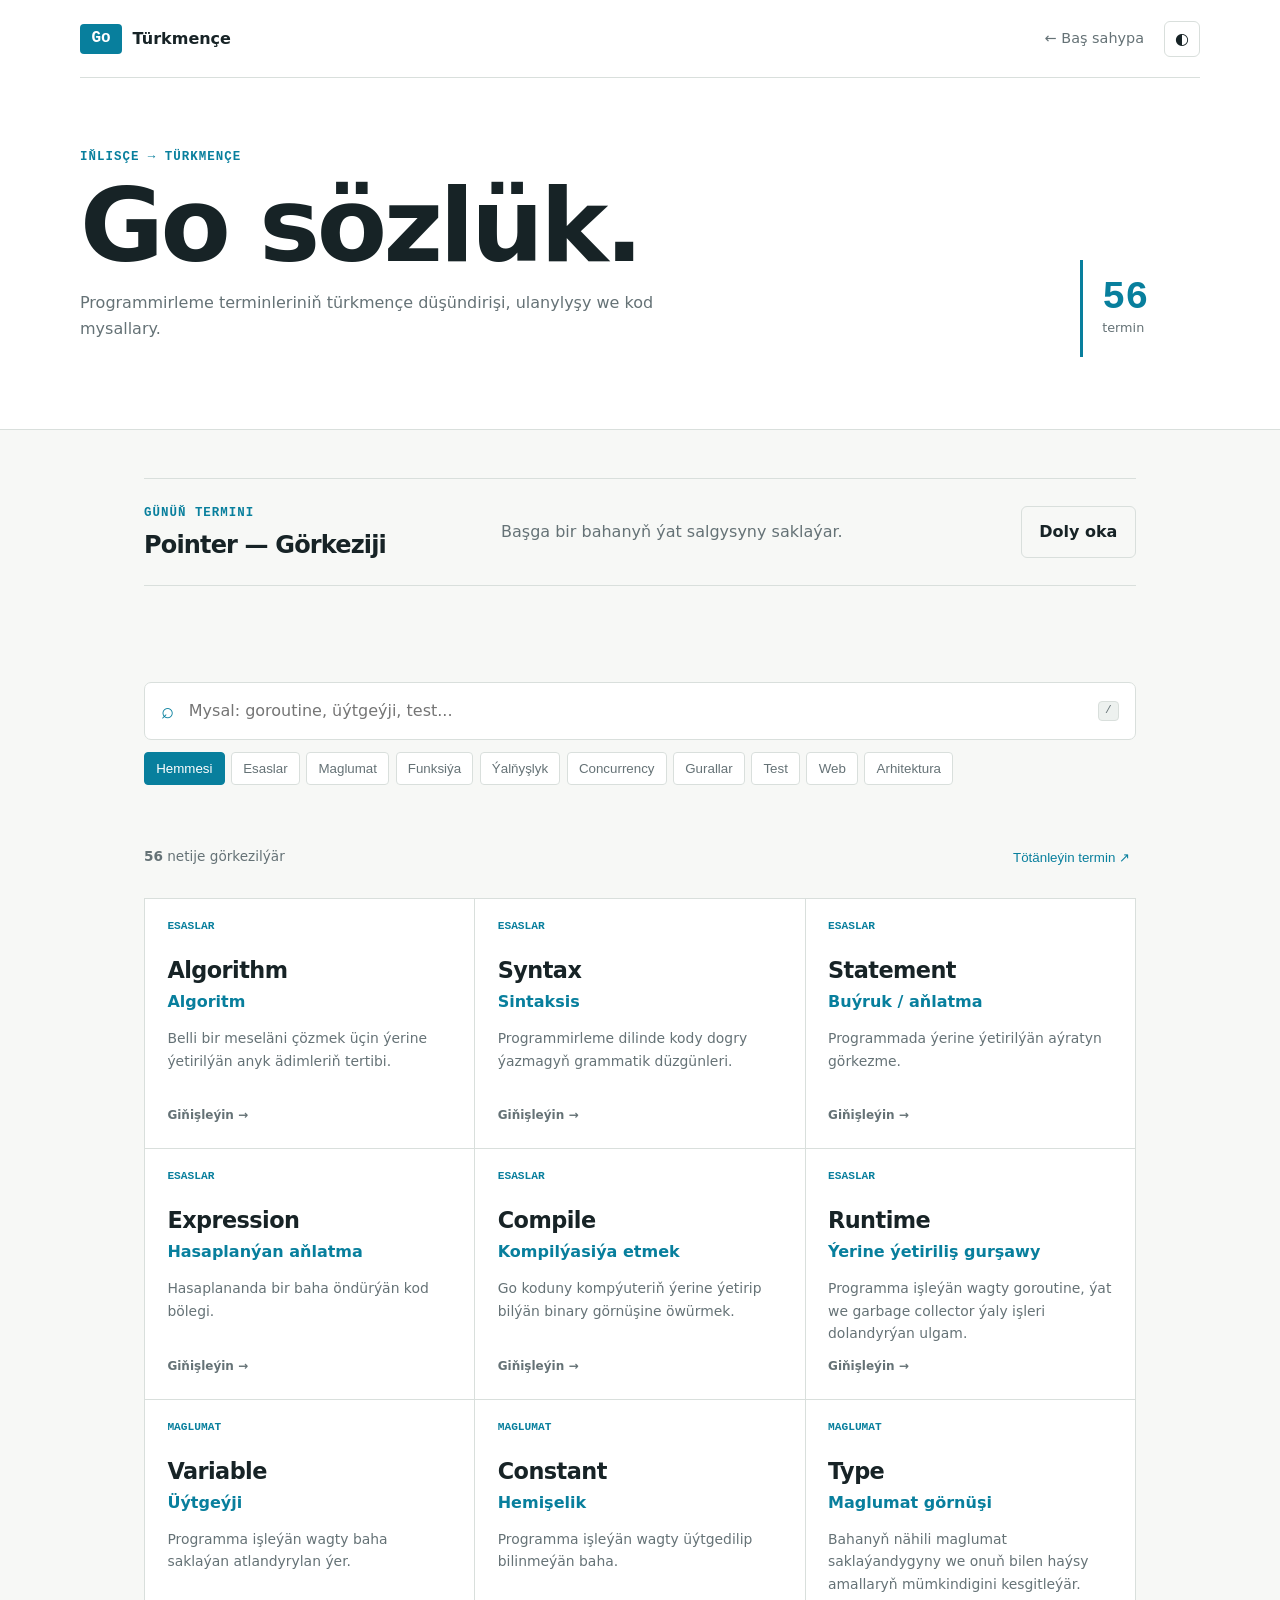
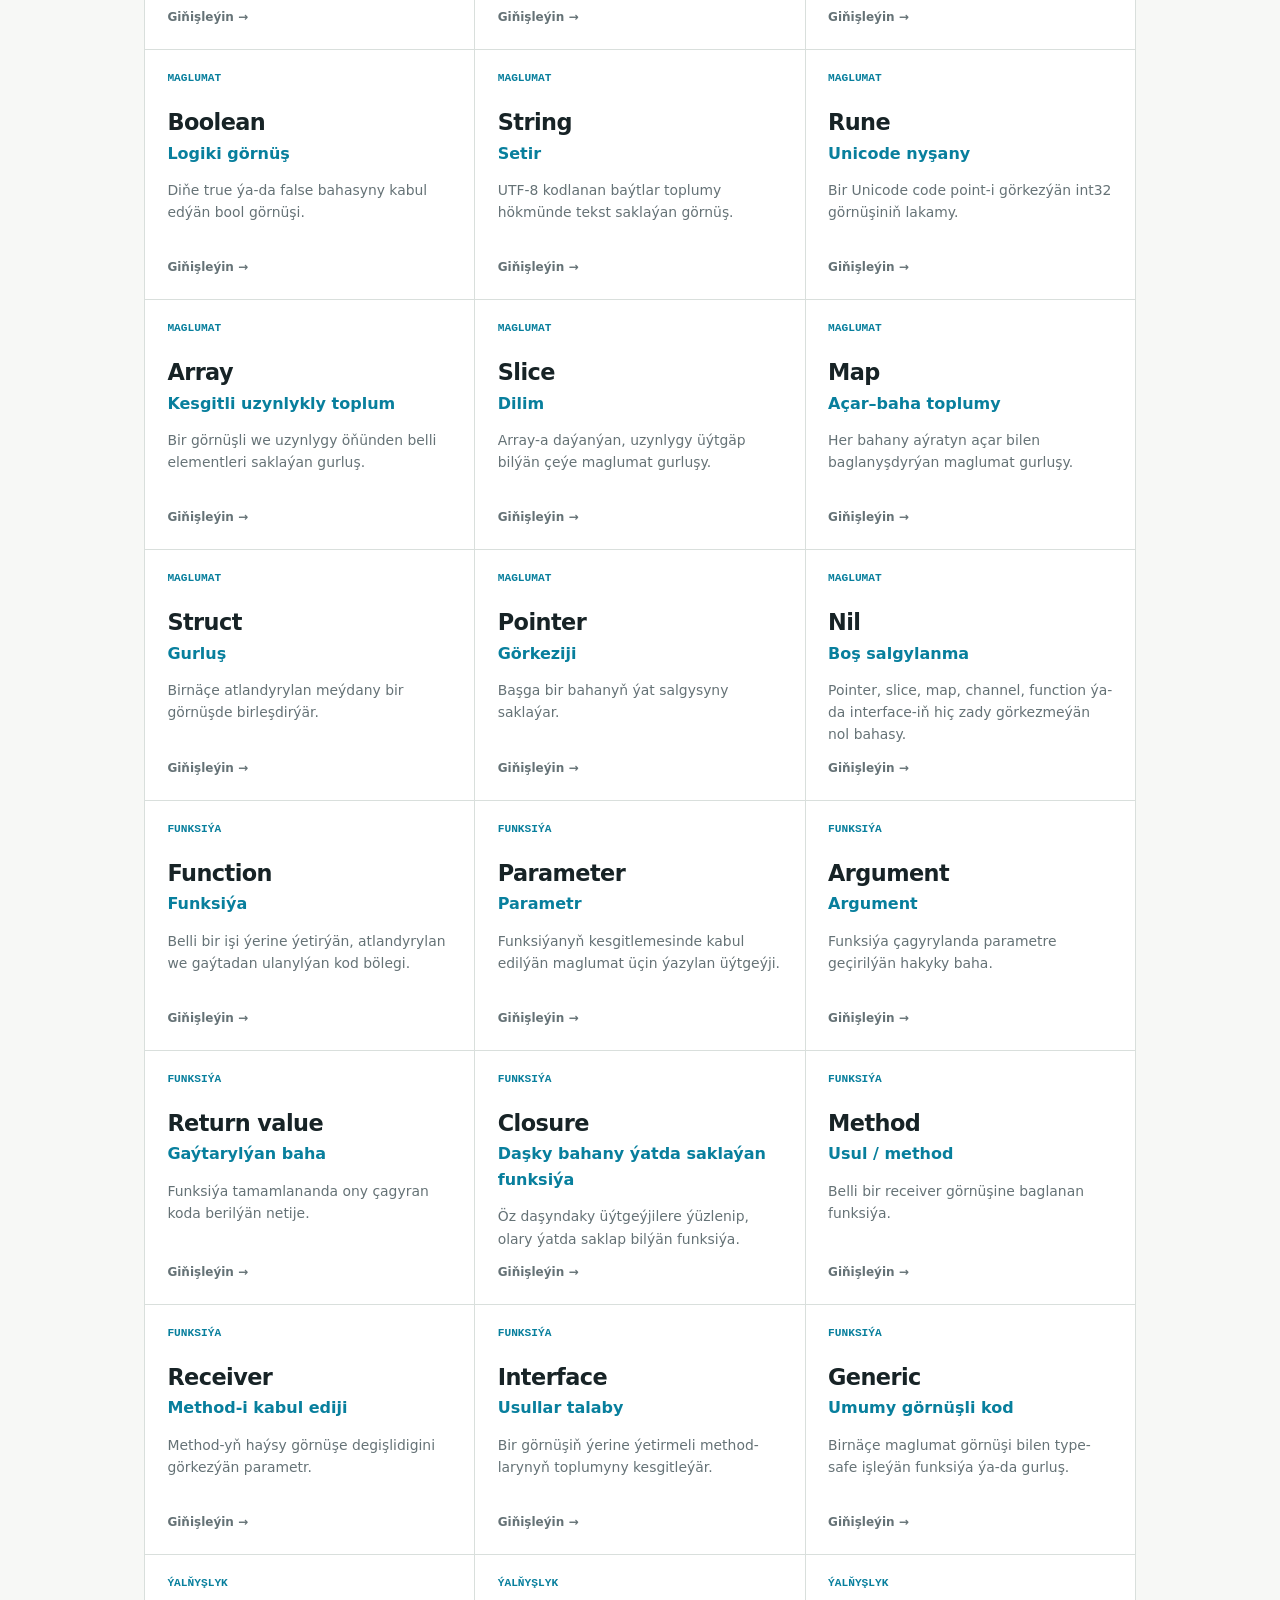
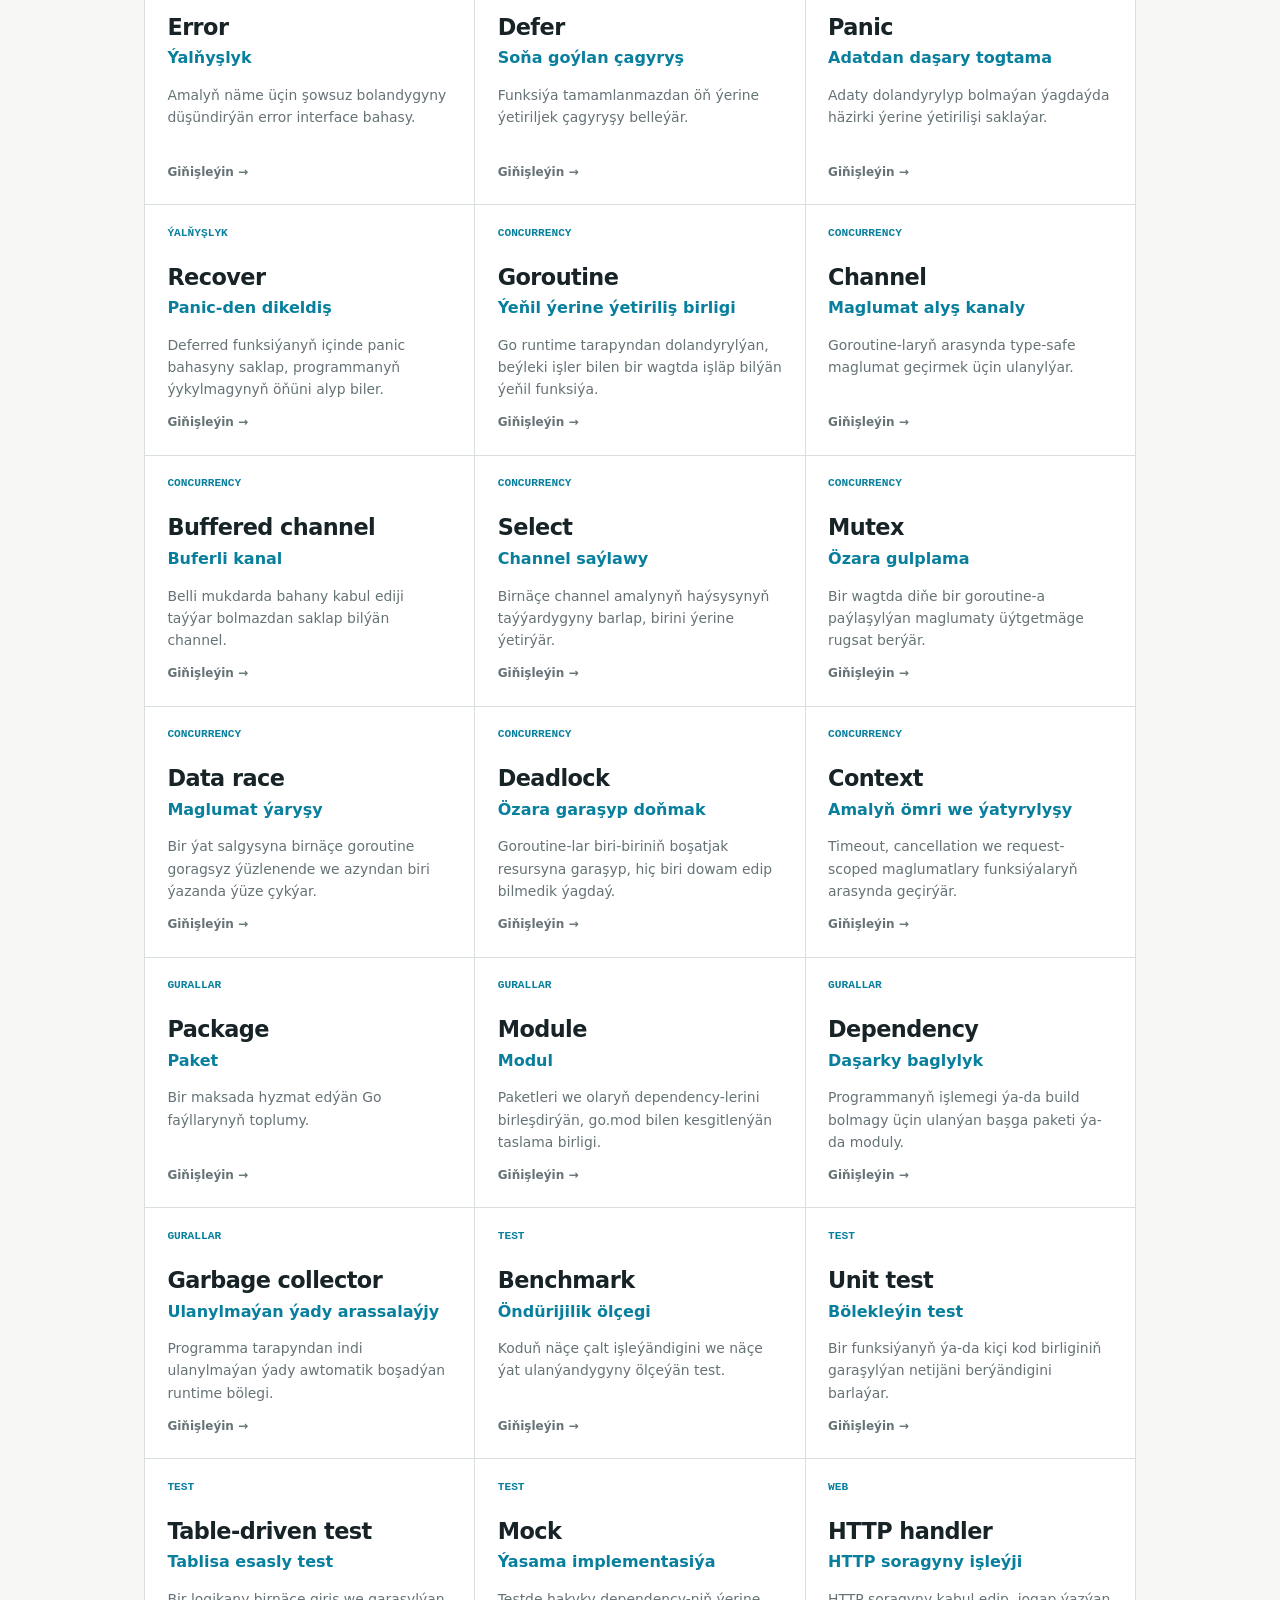
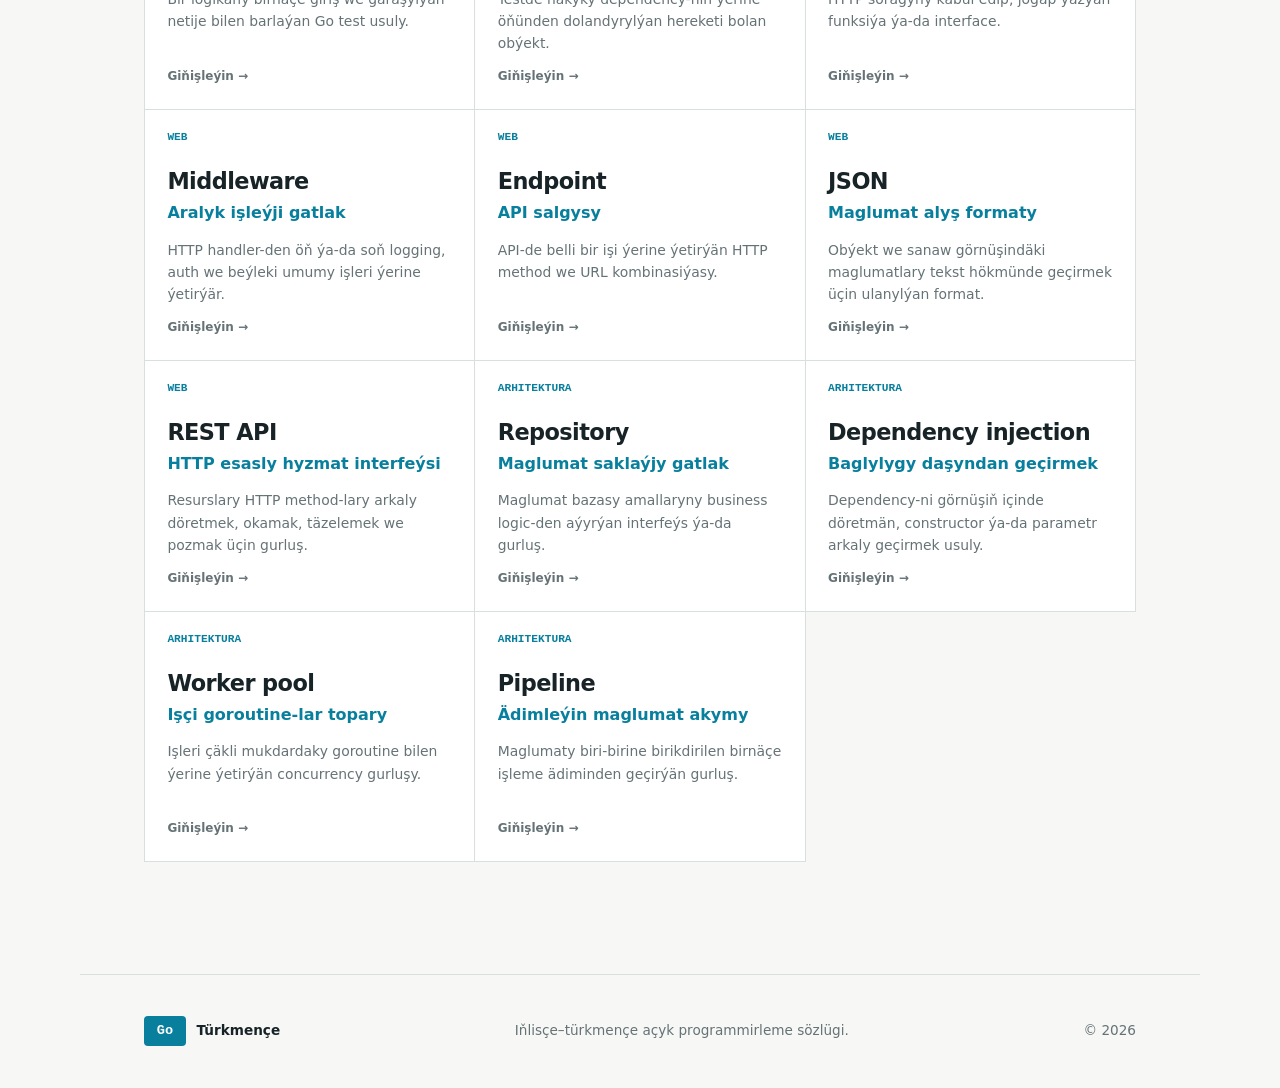
==== website/sozluk.html @ 20316192 "türkmençe Go okuw platformasyny giňelt" ====
<!doctype html>
<html lang="tk">
<head>
  <meta charset="utf-8">
  <meta name="viewport" content="width=device-width, initial-scale=1">
  <meta name="description" content="Iňlisçe–türkmençe Go we programmirleme terminleriniň sözlügi">
  <meta name="theme-color" content="#087f9d">
  <title>Go Sözlük — Iňlisçe–türkmençe</title>
  <link rel="stylesheet" href="style.css">
  <link rel="manifest" href="manifest.webmanifest">
  <link rel="icon" href="icon.svg" type="image/svg+xml">
</head>
<body>
  <header class="dictionary-header">
    <nav class="nav" aria-label="Esasy menýu">
      <a class="brand" href="index.html"><span class="brand-mark">Go</span><span>Türkmençe</span></a>
      <div class="nav-actions">
        <a class="nav-link" href="index.html">← Baş sahypa</a>
        <button id="theme-button" class="theme-button" type="button" aria-label="Gara temany aç">◐</button>
      </div>
    </nav>

    <div class="dictionary-hero">
      <div>
        <p class="eyebrow">Iňlisçe → türkmençe</p>
        <h1>Go sözlük.</h1>
        <p>Programmirleme terminleriniň türkmençe düşündirişi, ulanylyşy we kod mysallary.</p>
      </div>
      <div class="dictionary-total"><strong id="total-terms">0</strong><span>termin</span></div>
    </div>
  </header>

  <main class="dictionary-main">
    <section class="term-of-day" aria-labelledby="daily-term-title">
      <div><p class="eyebrow">Günüň termini</p><h2 id="daily-term-title"></h2></div>
      <p id="daily-term-description"></p>
      <button id="daily-term-button" class="outline-button" type="button">Doly oka</button>
    </section>

    <section class="dictionary-tools" aria-label="Sözlük gözlegi">
      <label class="dictionary-search">
        <span>⌕</span>
        <input id="term-search" type="search" placeholder="Mysal: goroutine, üýtgeýji, test..." autocomplete="off">
        <kbd>/</kbd>
      </label>
      <div id="category-filters" class="category-filters" aria-label="Kategoriýalar"></div>
    </section>

    <div class="dictionary-summary">
      <p><strong id="visible-count">0</strong> netije görkezilýär</p>
      <button id="random-term-button" type="button">Tötänleýin termin ↗</button>
    </div>

    <section id="term-grid" class="term-grid" aria-live="polite"></section>
    <p id="term-empty" class="term-empty hidden">Bu gözlege laýyk termin tapylmady.</p>
  </main>

  <dialog id="term-dialog" class="term-dialog">
    <button id="term-dialog-close" class="term-dialog-close" type="button" aria-label="Ýap">×</button>
    <p id="dialog-category" class="eyebrow"></p>
    <h2 id="dialog-english"></h2>
    <p id="dialog-turkmen" class="dialog-turkmen"></p>
    <p id="dialog-description"></p>
    <pre id="dialog-code" class="code-block hidden"><code></code></pre>
    <div class="dialog-actions">
      <button id="copy-term-link" class="outline-button" type="button">Terminiň linkini göçür</button>
      <span id="copy-status" role="status"></span>
    </div>
  </dialog>

  <footer>
    <a class="brand footer-brand" href="index.html"><span class="brand-mark">Go</span><span>Türkmençe</span></a>
    <p>Iňlisçe–türkmençe açyk programmirleme sözlügi.</p>
    <p>© <span id="current-year"></span></p>
  </footer>

  <script src="sozluk.js"></script>
</body>
</html>
---- website/style.css ----
:root {
  --ink: #172326; --muted: #657276; --paper: #f7f8f6; --card: #fff;
  --soft: #edf1ef; --line: #d9dfdc; --go: #087f9d; --go-light: #dff5fa;
  --correct: #18734b; --wrong: #ad3e3e;
}
[data-theme="dark"] {
  --ink: #e9efed; --muted: #9daaa7; --paper: #111819; --card: #182224;
  --soft: #202c2e; --line: #344144; --go: #65cbe4; --go-light: #18353b;
  --correct: #7ed5a8; --wrong: #ef9999;
}
* { box-sizing: border-box; }
::selection { color: #fff; background: var(--go); }
html { scroll-behavior: smooth; }
body { margin: 0; color: var(--ink); background: var(--paper); font-family: Inter, ui-sans-serif, system-ui, -apple-system, BlinkMacSystemFont, "Segoe UI", sans-serif; line-height: 1.6; text-rendering: optimizeLegibility; }
button, a { -webkit-tap-highlight-color: transparent; }
a { color: inherit; }
a:focus-visible, button:focus-visible, select:focus-visible, input:focus-visible { outline: 3px solid color-mix(in srgb, var(--go) 30%, transparent); outline-offset: 3px; }
.hero { color: var(--ink); background: var(--card); border-bottom: 1px solid var(--line); padding: 0 5vw 5rem; }
.nav { max-width: 1120px; height: 78px; margin: 0 auto; display: flex; align-items: center; justify-content: space-between; border-bottom: 1px solid var(--line); }
.brand { display: flex; gap: .65rem; align-items: center; color: var(--ink); text-decoration: none; font-weight: 700; }
.brand-mark { display: grid; place-items: center; width: 42px; height: 30px; color: #fff; background: var(--go); border-radius: 4px; font-family: ui-monospace, monospace; font-weight: 800; }
.nav-actions, .desktop-menu { display: flex; gap: 1.25rem; align-items: center; }
.desktop-menu a, .nav-link { color: var(--muted); text-decoration: none; font-size: .9rem; position: relative; }
.desktop-menu a:hover, .nav-link:hover { color: var(--ink); }
.desktop-menu a::after { content: ""; position: absolute; right: 0; bottom: -.35rem; left: 0; height: 1px; background: var(--go); transform: scaleX(0); transform-origin: left; transition: transform 160ms ease; }
.desktop-menu a:hover::after { transform: scaleX(1); }
.theme-button { width: 36px; height: 36px; color: var(--ink); background: transparent; border: 1px solid var(--line); border-radius: 6px; font: inherit; cursor: pointer; transition: background 150ms ease, border-color 150ms ease; }
.theme-button:hover { background: var(--soft); border-color: var(--go); }
.install-button { padding: .5rem .7rem; color: var(--go); background: transparent; border: 1px solid var(--go); border-radius: 5px; font: 700 .78rem/1 inherit; cursor: pointer; }
.install-button:hover { color: #fff; background: var(--go); }
.hero-layout { max-width: 1120px; margin: 5.5rem auto 0; display: grid; grid-template-columns: 1fr .85fr; gap: clamp(3rem, 8vw, 8rem); align-items: center; }
.hero-content { max-width: 650px; }
.eyebrow, .lesson-number { margin: 0 0 .8rem; color: var(--go); font: 700 .78rem/1.2 ui-monospace, monospace; letter-spacing: .08em; text-transform: uppercase; }
h1, h2, h3 { letter-spacing: -.035em; }
h1 { margin: 0; font-size: clamp(3.1rem, 7vw, 6.4rem); line-height: .94; }
.accent-text { color: var(--go); }
.hero-text { max-width: 580px; margin: 1.8rem 0; color: var(--muted); font-size: 1.08rem; }
.hero-actions, .result-actions { display: flex; flex-wrap: wrap; gap: .8rem; align-items: center; }
.primary-button, .outline-button { min-height: 44px; padding: .75rem 1.1rem; border-radius: 6px; font: inherit; font-weight: 700; cursor: pointer; transition: transform 150ms ease, filter 150ms ease, border-color 150ms ease; }
.primary-button { color: #fff; background: var(--go); border: 1px solid var(--go); }
.outline-button { color: var(--ink); background: transparent; border: 1px solid var(--line); }
.primary-button:hover:not(:disabled), .outline-button:hover { filter: brightness(.94); transform: translateY(-1px); }
.primary-button:disabled { cursor: not-allowed; opacity: .45; }
.secondary-link { color: var(--muted); font-size: .92rem; text-underline-offset: 4px; }
.hero-stats { margin-top: 3rem; display: flex; gap: 2.5rem; }
.hero-stats div { display: grid; }
.hero-stats strong { font: 700 1.35rem/1.1 ui-monospace, monospace; }
.hero-stats span { color: var(--muted); font-size: .78rem; }
.hero-visual { min-width: 0; }
.code-window { overflow: hidden; color: #d9e6e5; background: #142124; border: 1px solid #2d3c3f; border-radius: 9px; box-shadow: 14px 14px 0 var(--go-light), 0 24px 50px rgba(20, 33, 36, .12); }
.window-bar { height: 43px; padding: 0 .9rem; display: flex; gap: .4rem; align-items: center; background: #1b292c; border-bottom: 1px solid #334245; }
.window-bar span { width: 8px; height: 8px; background: #637276; border-radius: 50%; }
.window-bar small { margin-left: auto; color: #8c9a9d; font-family: ui-monospace, monospace; }
.code-window pre, .lesson-code, .code-block { font-family: ui-monospace, monospace; }
.code-window pre { margin: 0; padding: 2rem; overflow-x: auto; line-height: 1.8; }
.code-purple { color: #c99bec; } .code-green { color: #9ad49a; } .code-blue { color: #6ac7df; }
.code-result { padding: .8rem 1rem; color: #9dacaf; background: #0e191b; border-top: 1px solid #334245; font: .82rem/1.6 ui-monospace, monospace; }
.code-result span { color: #6ac7df; } .code-result strong { color: #c8e8d5; font-weight: 400; }
main { max-width: 1120px; margin: 0 auto; padding: 0 5vw; }
.lessons-section, .playground-section, .profile-section, .intro, .roadmap-section, .quiz-section, .result-section { padding: 6rem 0; }
.section-heading { margin-bottom: 2.5rem; display: grid; grid-template-columns: 1.35fr .65fr; gap: 3rem; align-items: end; }
h2 { margin: 0; font-size: clamp(2rem, 4.5vw, 3.5rem); line-height: 1.05; }
.section-heading > p { margin: 0; color: var(--muted); }
.lesson-tabs { margin-bottom: 1rem; display: flex; gap: .4rem; overflow-x: auto; }
.lesson-tab { flex: 0 0 auto; padding: .65rem .9rem; color: var(--muted); background: transparent; border: 1px solid var(--line); border-radius: 5px; font: 700 .85rem/1 inherit; cursor: pointer; transition: color 150ms ease, background 150ms ease, border-color 150ms ease; }
.lesson-tab:hover, .lesson-tab.active { color: #fff; background: var(--go); border-color: var(--go); }
.lesson-view { display: grid; grid-template-columns: .9fr 1.1fr; overflow: hidden; background: var(--card); border: 1px solid var(--line); border-radius: 9px; box-shadow: 0 16px 45px rgba(23, 35, 38, .05); }
.lesson-copy { padding: clamp(2rem, 5vw, 3.5rem); align-self: center; }
.lesson-copy h3 { margin: 1rem 0 .5rem; font-size: clamp(2rem, 4vw, 3rem); }
.lesson-copy > p { color: var(--muted); }
.lesson-note { margin-top: 1.5rem; padding: .9rem 1rem; background: var(--soft); border-left: 3px solid var(--go); font-size: .88rem; }
.lesson-note strong { display: block; }
.lesson-code { min-height: 330px; margin: 0; padding: clamp(2rem, 5vw, 3.5rem); display: flex; align-items: center; overflow-x: auto; color: #d3e6e4; background: #142124; line-height: 1.8; }
.lesson-footer { min-height: 54px; display: flex; gap: 1rem; align-items: center; justify-content: flex-end; }
.lesson-complete-status { color: var(--correct); font-size: .82rem; font-weight: 700; }
.mini-test { padding: clamp(1.4rem, 4vw, 2rem); background: var(--card); border: 1px solid var(--line); border-radius: 7px; }
.mini-test h3 { margin: 0; font-size: 1.25rem; }
.mini-test-answers { margin-top: 1.2rem; display: grid; grid-template-columns: repeat(2, 1fr); gap: .6rem; }
.mini-answer { padding: .75rem .85rem; color: var(--ink); background: transparent; border: 1px solid var(--line); border-radius: 5px; font: inherit; text-align: left; cursor: pointer; }
.mini-answer:hover:not(:disabled) { border-color: var(--go); }
.mini-answer.correct { color: var(--correct); border-color: var(--correct); background: color-mix(in srgb, var(--correct) 8%, transparent); }
.mini-answer.wrong { color: var(--wrong); border-color: var(--wrong); background: color-mix(in srgb, var(--wrong) 8%, transparent); }
.daily-tip { padding: 1.4rem 0; display: grid; grid-template-columns: auto 1fr auto; gap: 1.3rem; align-items: center; border-top: 1px solid var(--line); border-bottom: 1px solid var(--line); }
.tip-symbol { color: var(--go); font: 700 1.2rem/1 ui-monospace, monospace; }
.daily-tip h2 { margin: 0 0 .2rem; font-size: 1.3rem; }
.daily-tip p:last-child { margin: 0; color: var(--muted); font-size: .9rem; }
.editor-shell { overflow: hidden; background: #142124; border: 1px solid #2d3c3f; border-radius: 9px; box-shadow: 0 18px 45px rgba(20, 33, 36, .1); }
.editor-toolbar { min-height: 46px; padding: 0 1rem; display: flex; align-items: center; justify-content: space-between; color: #9dacaf; background: #1b292c; border-bottom: 1px solid #334245; font: .78rem/1 ui-monospace, monospace; }
.editor-toolbar select { padding: .4rem .6rem; color: #d9e6e5; background: #142124; border: 1px solid #3c4c4f; border-radius: 4px; }
.code-editor { width: 100%; min-height: 360px; padding: 1.5rem; resize: vertical; color: #d9e6e5; caret-color: #65cbe4; background: #142124; border: 0; outline: 0; font: .92rem/1.7 ui-monospace, monospace; tab-size: 4; }
.editor-actions { padding: .8rem 1rem; display: flex; gap: 1rem; align-items: center; justify-content: space-between; background: #1b292c; border-top: 1px solid #334245; }
.editor-actions > div { display: flex; gap: .55rem; }
.editor-actions .outline-button { color: #d9e6e5; border-color: #526164; }
#editor-status { color: #9dacaf; font: .75rem/1.3 ui-monospace, monospace; }
.code-output { min-height: 90px; max-height: 260px; margin: 0; padding: 1rem 1.5rem; overflow: auto; color: #b9d8c5; background: #0e191b; border-top: 1px solid #334245; white-space: pre-wrap; font: .85rem/1.6 ui-monospace, monospace; }
.profile-grid { display: grid; grid-template-columns: repeat(4, 1fr); border-top: 1px solid var(--line); border-left: 1px solid var(--line); }
.profile-grid article { min-height: 130px; padding: 1.25rem; display: flex; flex-direction: column; justify-content: space-between; background: var(--card); border-right: 1px solid var(--line); border-bottom: 1px solid var(--line); }
.profile-grid span { color: var(--muted); font-size: .8rem; }
.profile-grid strong { color: var(--go); font: 700 1.5rem/1.2 ui-monospace, monospace; }
.profile-progress { margin-top: 2rem; }
.profile-progress > div:first-child { display: flex; justify-content: space-between; font-size: .85rem; }
.profile-progress .progress-track { margin: .6rem 0 1rem; }
.profile-lesson-list { display: flex; flex-wrap: wrap; gap: .5rem; }
.profile-lesson { padding: .45rem .7rem; color: var(--muted); border: 1px solid var(--line); border-radius: 999px; font-size: .78rem; }
.profile-lesson.done { color: var(--correct); border-color: var(--correct); }
.feature-grid, .roadmap-list { border-top: 1px solid var(--line); }
.feature-card { padding: 1.5rem .75rem; display: grid; grid-template-columns: 50px 1fr 1.5fr; gap: 1rem; align-items: baseline; border-bottom: 1px solid var(--line); transition: background 150ms ease, padding-left 150ms ease; }
.feature-card:hover { padding-left: 1rem; background: var(--soft); }
.feature-number { color: var(--go); font: 700 .8rem/1 ui-monospace, monospace; }
.feature-card h3, .feature-card p { margin: 0; } .feature-card p { color: var(--muted); }
.quiz-settings { margin-top: 2rem; padding: 1.25rem; display: grid; grid-template-columns: 1.4fr 1fr 1.2fr .8fr; gap: 1.25rem; align-items: center; background: var(--card); border: 1px solid var(--line); border-radius: 7px; }
.quiz-settings h3 { margin: 0; font-size: 1.15rem; }
.quiz-settings .eyebrow { margin-bottom: .35rem; }
.quiz-settings label { display: grid; gap: .35rem; color: var(--muted); font-size: .78rem; font-weight: 700; }
.quiz-settings select { min-height: 40px; padding: 0 .65rem; color: var(--ink); background: var(--paper); border: 1px solid var(--line); border-radius: 4px; font: inherit; }
.quiz-settings .check-label { display: flex; grid-auto-flow: column; justify-content: start; align-items: center; gap: .55rem; color: var(--ink); font-size: .88rem; }
.check-label input { width: 17px; height: 17px; accent-color: var(--go); }
.best-score { display: grid; padding-left: 1.2rem; border-left: 1px solid var(--line); }
.best-score span { color: var(--muted); font-size: .75rem; }
.best-score strong { color: var(--go); font: 700 1.2rem/1.4 ui-monospace, monospace; }
.roadmap-item { padding: 1.25rem .75rem; display: grid; grid-template-columns: 44px 1fr auto; gap: 1.2rem; align-items: center; border-bottom: 1px solid var(--line); transition: background 150ms ease, padding-left 150ms ease; }
.roadmap-item:hover { padding-left: 1rem; background: var(--soft); }
.roadmap-item > span { color: var(--go); font: 700 1rem/1 ui-monospace, monospace; }
.roadmap-item h3, .roadmap-item p { margin: 0; } .roadmap-item p { color: var(--muted); font-size: .9rem; }
.roadmap-item small { color: var(--muted); font-family: ui-monospace, monospace; }
.quiz-section { max-width: 820px; margin: 0 auto; }
.quiz-topline { display: flex; justify-content: space-between; align-items: end; gap: 2rem; }
.quiz-meta { display: flex; gap: 1rem; align-items: center; }
.timer { margin: 0; color: var(--muted); font: .85rem/1 ui-monospace, monospace; }
.counter { font-family: ui-monospace, monospace; }
.progress-track { height: 4px; margin: 1.5rem 0 2rem; background: var(--line); }
.progress-bar { width: 5%; height: 100%; background: var(--go); transition: width 200ms ease; }
.question-card, .result-card, .review-item { background: var(--card); border: 1px solid var(--line); border-radius: 7px; }
.question-card { padding: clamp(1.5rem, 5vw, 3rem); }
.question-card h3 { margin: 0 0 2rem; font-size: clamp(1.3rem, 3vw, 1.7rem); line-height: 1.35; }
.code-block { margin: 0 0 1.5rem; padding: 1.2rem; overflow-x: auto; color: #d3e6e4; background: #142124; border-radius: 4px; }
.answers { display: grid; gap: .6rem; }
.answer-button { width: 100%; padding: .9rem 1rem; display: flex; gap: .85rem; align-items: center; color: var(--ink); background: transparent; border: 1px solid var(--line); border-radius: 6px; font: inherit; text-align: left; cursor: pointer; transition: border-color 150ms ease, background 150ms ease, transform 150ms ease; }
.answer-button:hover:not(:disabled) { border-color: var(--go); background: var(--go-light); transform: translateX(3px); }
.answer-letter { color: var(--muted); font: 700 .8rem/1 ui-monospace, monospace; }
.answer-button.correct { color: var(--correct); background: color-mix(in srgb, var(--correct) 8%, transparent); border-color: var(--correct); }
.answer-button.wrong { color: var(--wrong); background: color-mix(in srgb, var(--wrong) 8%, transparent); border-color: var(--wrong); }
.feedback { margin: 1rem 0 0; padding: .9rem; color: var(--muted); background: var(--soft); border-left: 3px solid var(--go); }
.quiz-actions { margin-top: 1.3rem; display: flex; justify-content: space-between; align-items: center; gap: 1rem; }
.keyboard-hint { color: var(--muted); font: .72rem/1.3 ui-monospace, monospace; }
.result-card { max-width: 720px; margin: 0 auto; padding: clamp(2rem, 6vw, 4rem); text-align: center; }
.score-ring { width: 140px; height: 140px; margin: 0 auto 2rem; display: grid; place-items: center; background: conic-gradient(var(--go) 0%, var(--line) 0%); border-radius: 50%; position: relative; }
.score-ring::before { content: ""; position: absolute; width: 112px; height: 112px; background: var(--card); border-radius: 50%; }
.score-ring strong { position: relative; font-size: 1.7rem; }
.score-text { font-weight: 700; } .result-message { color: var(--muted); }
.achievement { width: fit-content; margin: 1.4rem auto 0; padding: .75rem 1rem; display: flex; gap: .8rem; align-items: center; color: var(--ink); background: var(--go-light); border: 1px solid color-mix(in srgb, var(--go) 35%, var(--line)); border-radius: 6px; text-align: left; }
.achievement > span { display: grid; place-items: center; width: 38px; height: 38px; color: #fff; background: var(--go); border-radius: 50%; font: 800 .7rem/1 ui-monospace, monospace; }
.achievement div { display: grid; }
.achievement small { color: var(--muted); font-size: .68rem; text-transform: uppercase; letter-spacing: .06em; }
.achievement strong { font-size: .95rem; }
.result-actions { margin-top: 1.5rem; justify-content: center; } .share-status { color: var(--correct); font-size: .9rem; }
.review { max-width: 820px; margin: 1rem auto 0; display: grid; gap: .7rem; }
.review-item { padding: 1.2rem; } .review-item h3 { margin: 0 0 .5rem; font-size: 1rem; }
.review-item p { margin: .25rem 0; color: var(--muted); } .review-status { font-weight: 700; }
.correct-review .review-status { color: var(--correct); } .wrong-review .review-status { color: var(--wrong); }
footer { max-width: 1120px; margin: 2rem auto 0; padding: 2rem 5vw; display: flex; gap: 1rem; align-items: center; justify-content: space-between; color: var(--muted); border-top: 1px solid var(--line); font-size: .85rem; }
.footer-brand { color: var(--ink); } .hidden { display: none !important; }
.command-button { position: fixed; right: 1.25rem; bottom: 1.25rem; z-index: 20; padding: .55rem .65rem .55rem .8rem; display: flex; gap: .7rem; align-items: center; color: var(--ink); background: var(--card); border: 1px solid var(--line); border-radius: 7px; box-shadow: 0 10px 30px rgba(20, 33, 36, .12); font: 700 .78rem/1 inherit; cursor: pointer; }
.command-button:hover { border-color: var(--go); }
kbd { padding: .22rem .4rem; color: var(--muted); background: var(--soft); border: 1px solid var(--line); border-radius: 4px; font: .7rem/1 ui-monospace, monospace; }
.command-dialog { width: min(92vw, 610px); max-height: min(75vh, 620px); padding: 0; color: var(--ink); background: var(--card); border: 1px solid var(--line); border-radius: 9px; box-shadow: 0 30px 90px rgba(10, 24, 27, .28); }
.command-dialog::backdrop { background: rgba(10, 20, 22, .52); backdrop-filter: blur(3px); }
.command-head { padding: .8rem 1rem; display: grid; grid-template-columns: auto 1fr auto; gap: .7rem; align-items: center; border-bottom: 1px solid var(--line); }
.command-head > span { color: var(--go); font-size: 1.3rem; }
.command-head input { min-width: 0; padding: .4rem 0; color: var(--ink); background: transparent; border: 0; outline: 0; font: inherit; }
.command-head button { padding: .3rem .45rem; color: var(--muted); background: var(--soft); border: 0; border-radius: 4px; font: .7rem/1 ui-monospace, monospace; cursor: pointer; }
.command-results { padding: .55rem; display: grid; gap: .2rem; overflow-y: auto; }
.command-results > button { width: 100%; padding: .75rem .8rem; display: flex; justify-content: space-between; gap: 1rem; color: var(--ink); background: transparent; border: 0; border-radius: 5px; font: inherit; text-align: left; cursor: pointer; }
.command-results > button:hover, .command-results > button:focus-visible { background: var(--soft); outline: 0; }
.command-results small { color: var(--muted); }
.command-empty { margin: 0; padding: 1.4rem; color: var(--muted); text-align: center; }
.dictionary-header { padding: 0 5vw 4.5rem; background: var(--card); border-bottom: 1px solid var(--line); }
.dictionary-hero { max-width: 1120px; margin: 4.5rem auto 0; display: flex; gap: 3rem; align-items: end; justify-content: space-between; }
.dictionary-hero h1 { font-size: clamp(3.5rem, 8vw, 7rem); }
.dictionary-hero p:last-child { max-width: 620px; color: var(--muted); }
.dictionary-total { display: grid; min-width: 120px; padding: 1.2rem; border-left: 3px solid var(--go); }
.dictionary-total strong { color: var(--go); font: 700 2.4rem/1 ui-monospace, monospace; }
.dictionary-total span { color: var(--muted); font-size: .8rem; }
.dictionary-main { padding-bottom: 5rem; }
.term-of-day { margin: 3rem 0 5rem; padding: 1.5rem 0; display: grid; grid-template-columns: 1fr 1.5fr auto; gap: 2rem; align-items: center; border-top: 1px solid var(--line); border-bottom: 1px solid var(--line); }
.term-of-day h2 { font-size: 1.5rem; }
.term-of-day > p { color: var(--muted); }
.dictionary-tools { position: sticky; top: 0; z-index: 10; padding: 1rem 0; background: color-mix(in srgb, var(--paper) 94%, transparent); backdrop-filter: blur(10px); }
.dictionary-search { min-height: 58px; padding: 0 1rem; display: grid; grid-template-columns: auto 1fr auto; gap: .8rem; align-items: center; background: var(--card); border: 1px solid var(--line); border-radius: 7px; }
.dictionary-search > span { color: var(--go); font-size: 1.4rem; }
.dictionary-search input { min-width: 0; color: var(--ink); background: transparent; border: 0; outline: 0; font: inherit; font-size: 1rem; }
.category-filters { margin-top: .75rem; display: flex; gap: .4rem; overflow-x: auto; }
.category-filters button { flex: 0 0 auto; padding: .5rem .7rem; color: var(--muted); background: var(--card); border: 1px solid var(--line); border-radius: 4px; font: 700 .75rem/1 inherit; cursor: pointer; }
.category-filters button.active, .category-filters button:hover { color: #fff; background: var(--go); border-color: var(--go); }
.dictionary-summary { margin: 2rem 0 1rem; display: flex; justify-content: space-between; align-items: center; color: var(--muted); font-size: .85rem; }
.dictionary-summary button { color: var(--go); background: transparent; border: 0; font: 700 .82rem/1 inherit; cursor: pointer; }
.term-grid { display: grid; grid-template-columns: repeat(3, 1fr); border-top: 1px solid var(--line); border-left: 1px solid var(--line); }
.term-card { min-height: 250px; padding: 1.4rem; display: flex; flex-direction: column; align-items: flex-start; color: var(--ink); background: var(--card); border: 0; border-right: 1px solid var(--line); border-bottom: 1px solid var(--line); font: inherit; text-align: left; cursor: pointer; transition: background 150ms ease; }
.term-card:hover { background: var(--soft); }
.term-card small { color: var(--go); font: 700 .7rem/1 ui-monospace, monospace; text-transform: uppercase; }
.term-card strong { margin-top: 1.3rem; font-size: 1.4rem; letter-spacing: -.025em; }
.term-card > span { color: var(--go); font-weight: 700; }
.term-card p { margin: .8rem 0; color: var(--muted); font-size: .87rem; }
.term-card b { margin-top: auto; color: var(--muted); font-size: .75rem; }
.term-empty { padding: 4rem 0; color: var(--muted); text-align: center; }
.term-dialog { width: min(92vw, 650px); padding: clamp(1.5rem, 5vw, 3rem); color: var(--ink); background: var(--card); border: 1px solid var(--line); border-radius: 9px; box-shadow: 0 30px 90px rgba(10, 24, 27, .3); }
.term-dialog::backdrop { background: rgba(10, 20, 22, .55); backdrop-filter: blur(3px); }
.term-dialog-close { position: absolute; top: 1rem; right: 1rem; width: 34px; height: 34px; color: var(--muted); background: var(--soft); border: 0; border-radius: 4px; font-size: 1.3rem; cursor: pointer; }
.term-dialog h2 { margin-bottom: .25rem; font-size: clamp(2rem, 6vw, 3.5rem); }
.dialog-turkmen { margin: 0 0 1.3rem; color: var(--go); font-size: 1.15rem; font-weight: 700; }
.dialog-actions { display: flex; gap: 1rem; align-items: center; }
.dialog-actions span { color: var(--correct); font-size: .8rem; }
@media (max-width: 760px) {
  .desktop-menu { display: none; } .hero-layout { grid-template-columns: 1fr; margin-top: 4rem; }
  .hero-visual { max-width: 580px; } .section-heading { grid-template-columns: 1fr; gap: 1rem; }
  .lesson-view { grid-template-columns: 1fr; } .lesson-code { min-height: 220px; }
  .mini-test-answers { grid-template-columns: 1fr; } .profile-grid { grid-template-columns: repeat(2, 1fr); }
  .editor-actions { align-items: flex-start; flex-direction: column; } .code-editor { min-height: 300px; }
  .daily-tip { grid-template-columns: auto 1fr; } .daily-tip .outline-button { grid-column: 1 / -1; }
  .feature-card { grid-template-columns: 40px 1fr; } .feature-card p { grid-column: 2; }
  .term-of-day { grid-template-columns: 1fr; gap: .6rem; } .term-of-day .outline-button { width: fit-content; }
  .term-grid { grid-template-columns: repeat(2, 1fr); }
  .quiz-settings { grid-template-columns: 1fr 1fr; }
  .best-score { padding-left: 0; border-left: 0; }
}
@media (max-width: 480px) {
  .hero { padding-bottom: 4rem; } .nav { height: 68px; } .nav-link, .install-button { display: none !important; }
  h1 { font-size: clamp(3rem, 15vw, 4.2rem); } .hero-stats { justify-content: space-between; gap: 1rem; }
  .lessons-section, .playground-section, .profile-section, .intro, .roadmap-section, .quiz-section, .result-section { padding: 4rem 0; }
  .roadmap-item { grid-template-columns: 30px 1fr; } .roadmap-item small { grid-column: 2; }
  .quiz-settings { grid-template-columns: 1fr; } .quiz-settings .check-label { padding: .4rem 0; }
  footer { flex-direction: column; align-items: flex-start; }
  .dictionary-hero { align-items: flex-start; flex-direction: column; } .dictionary-total { padding-left: 1rem; }
  .term-grid { grid-template-columns: 1fr; } .term-card { min-height: 220px; }
  .profile-grid { grid-template-columns: 1fr; } .editor-actions > div { width: 100%; flex-direction: column; } .editor-actions button { width: 100%; }
  .keyboard-hint { display: none; } .command-button span { display: none; }
}
@media (prefers-reduced-motion: reduce) { html { scroll-behavior: auto; } * { transition: none !important; } }
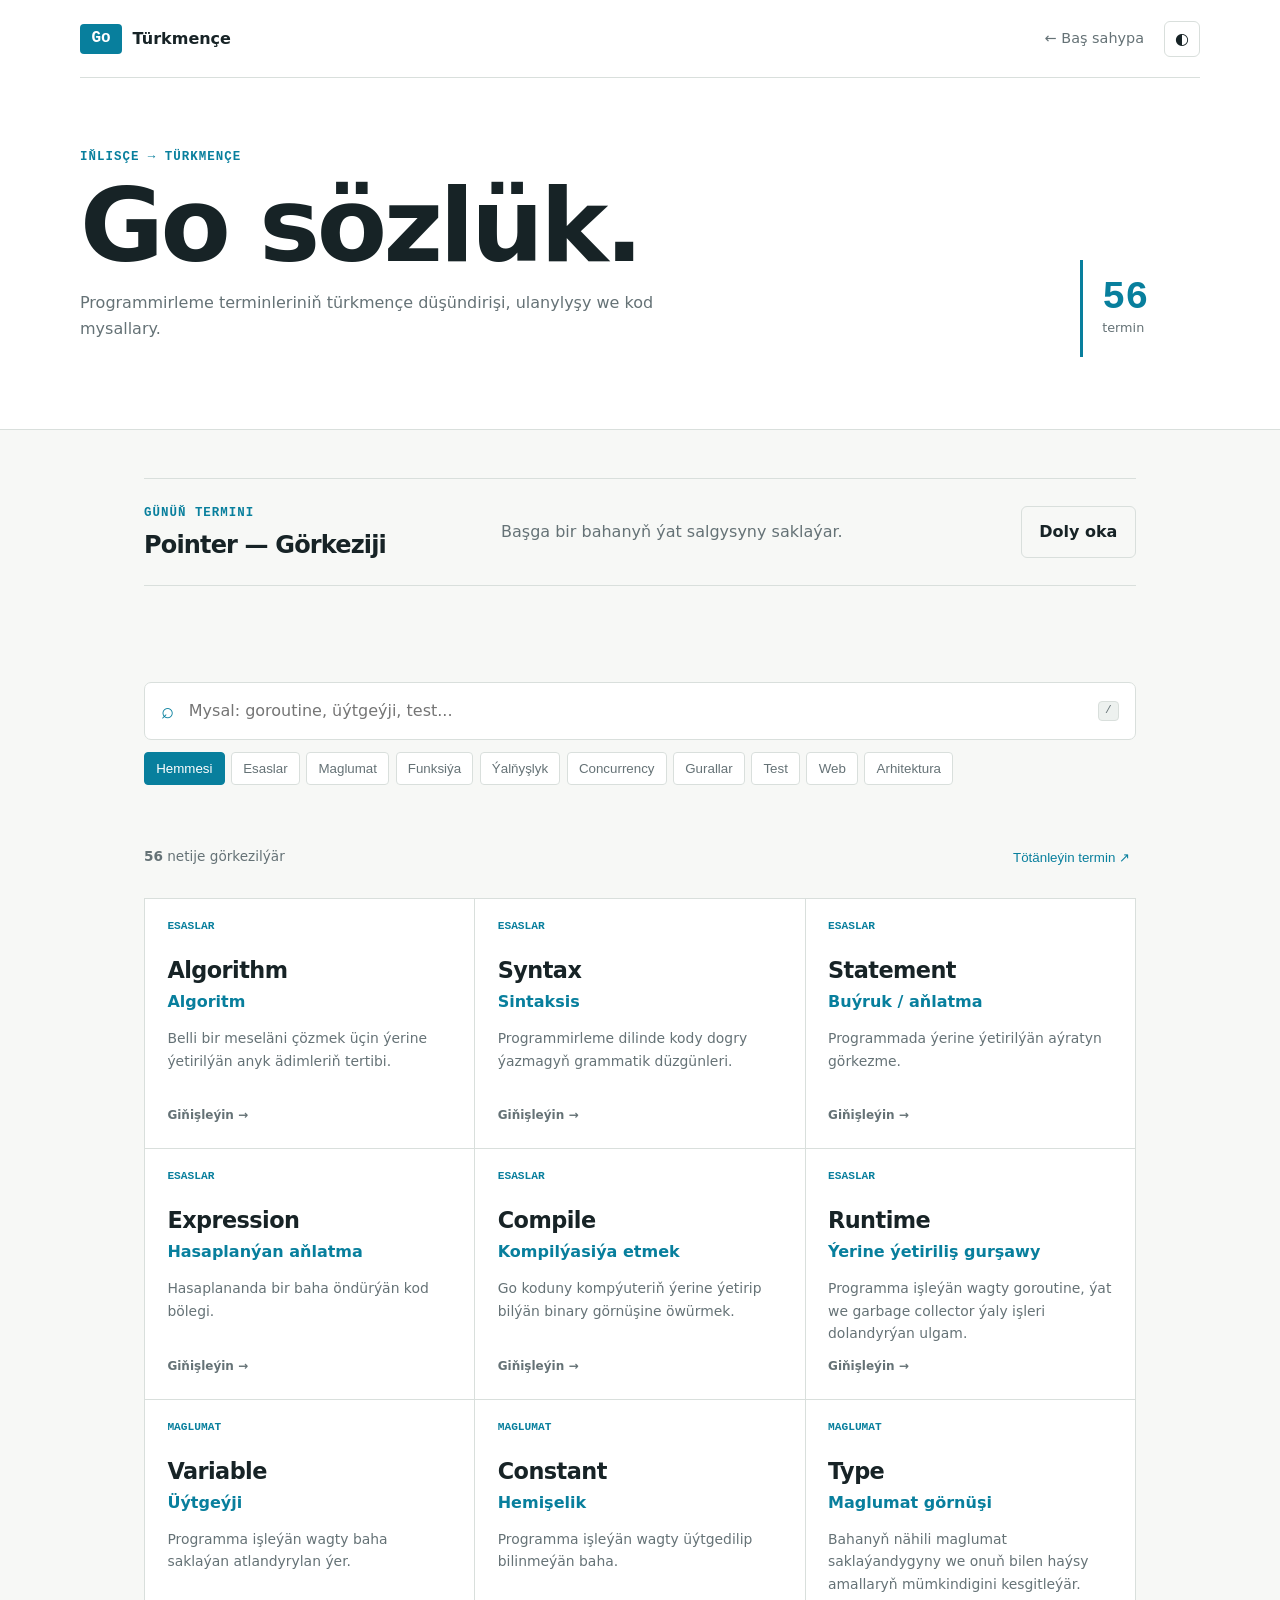
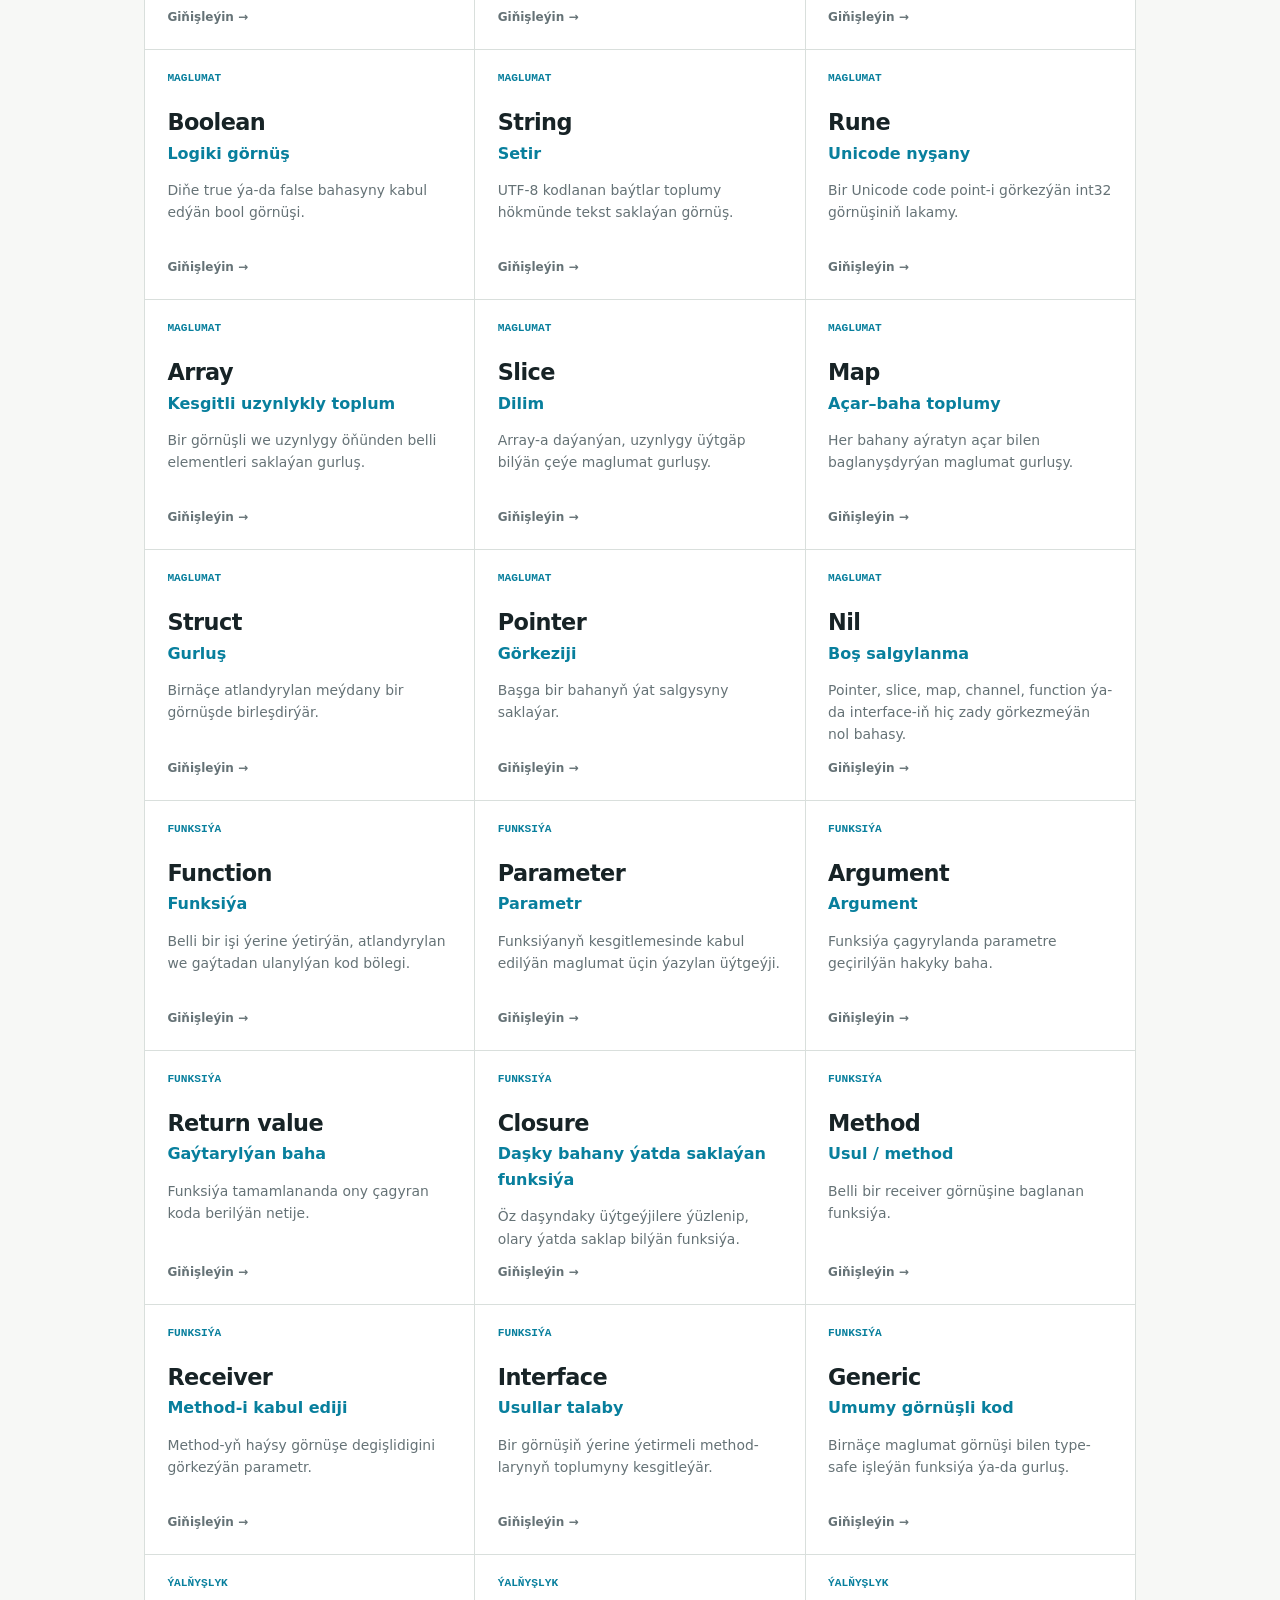
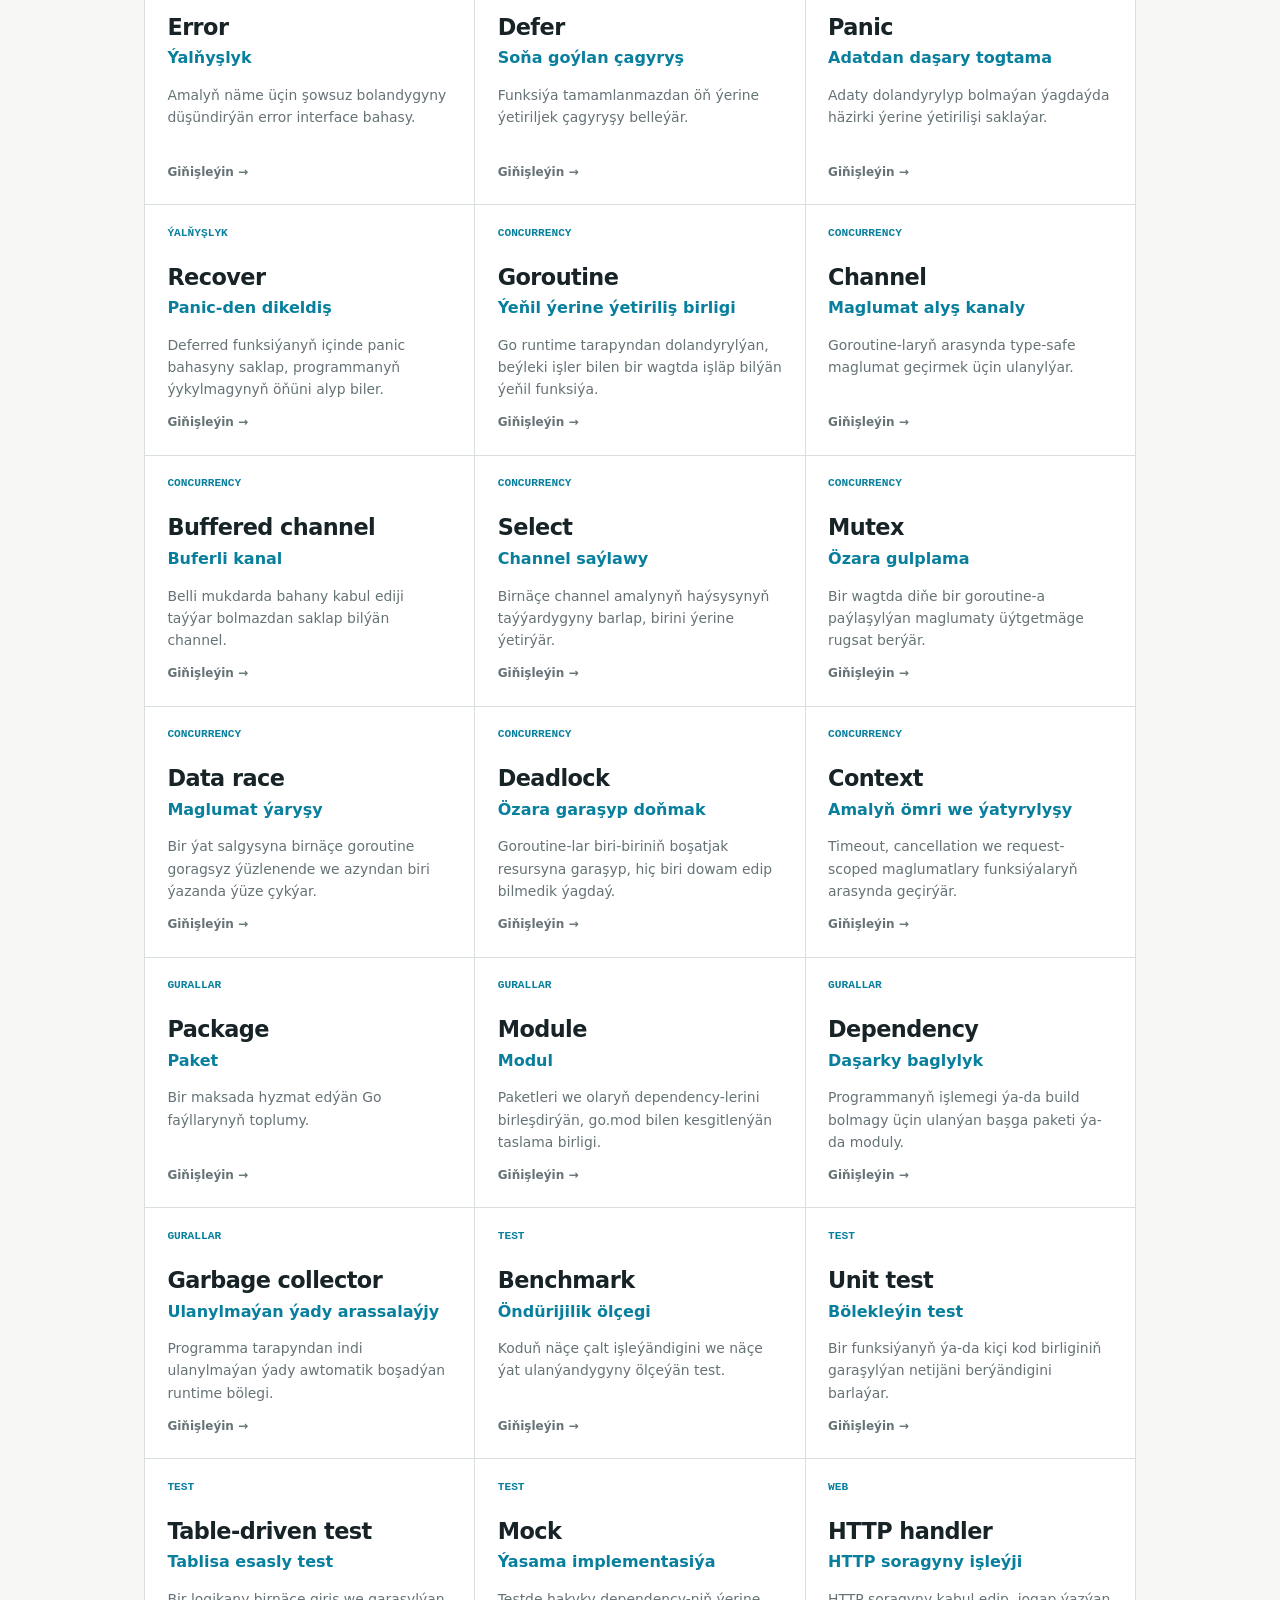
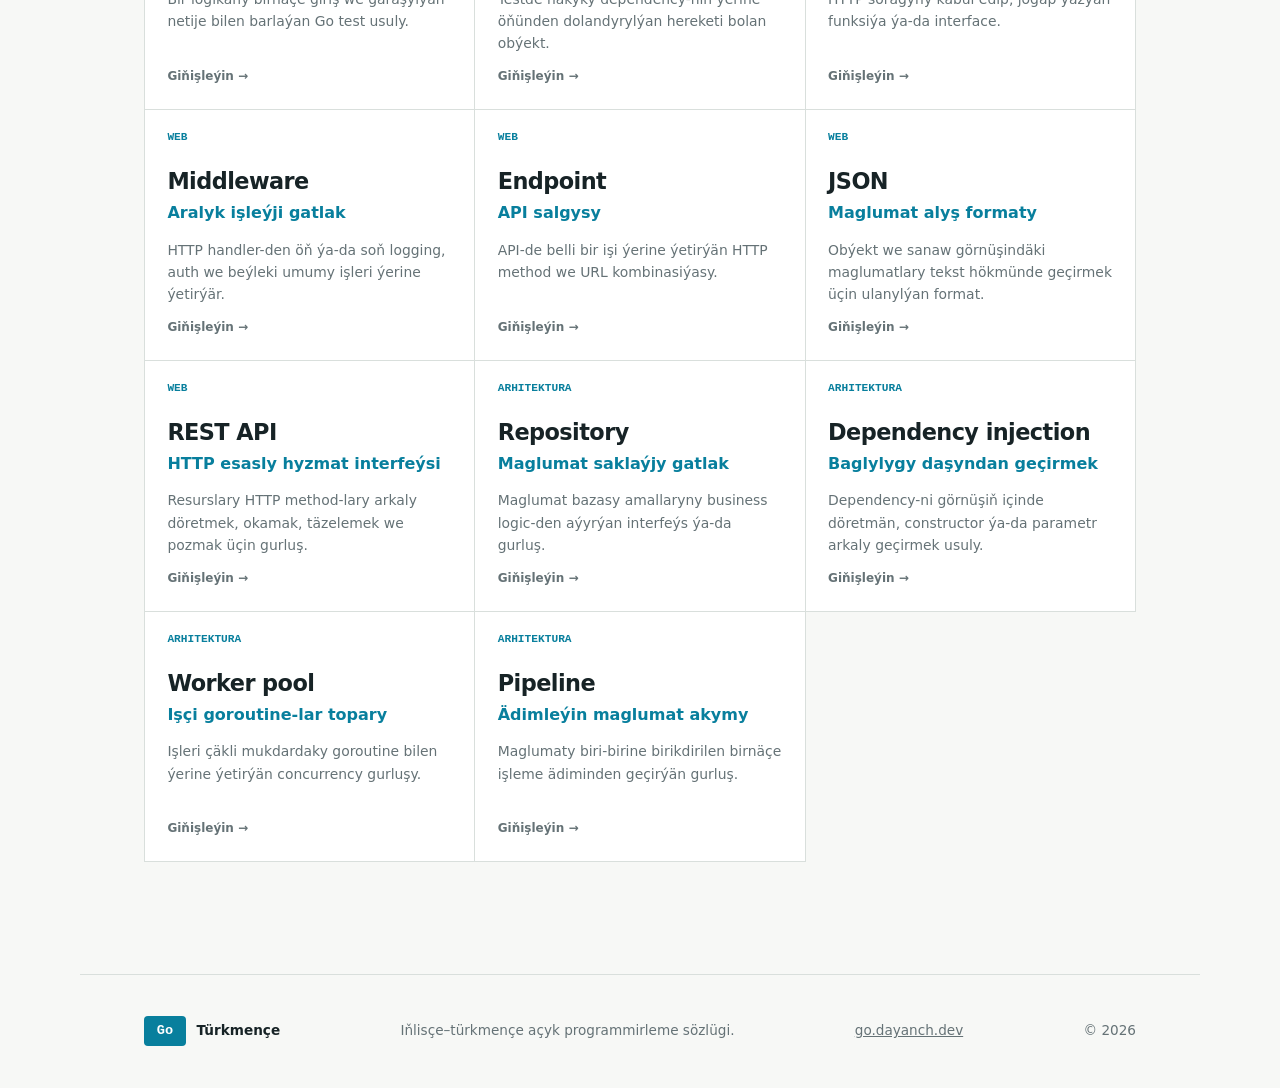
==== commit ff2737cb: "taze" ====
--- a/website/sozluk.html
+++ b/website/sozluk.html
@@ -5,7 +5,14 @@
   <meta name="viewport" content="width=device-width, initial-scale=1">
   <meta name="description" content="Iňlisçe–türkmençe Go we programmirleme terminleriniň sözlügi">
   <meta name="theme-color" content="#087f9d">
+  <meta property="og:type" content="website">
+  <meta property="og:locale" content="tk_TM">
+  <meta property="og:title" content="Go Sözlük — Iňlisçe–türkmençe">
+  <meta property="og:description" content="Go we programmirleme terminleriniň türkmençe düşündirişleri we kod mysallary.">
+  <meta property="og:url" content="https://go.dayanch.dev/sozluk.html">
+  <meta name="twitter:card" content="summary">
   <title>Go Sözlük — Iňlisçe–türkmençe</title>
+  <link rel="canonical" href="https://go.dayanch.dev/sozluk.html">
   <link rel="stylesheet" href="style.css">
   <link rel="manifest" href="manifest.webmanifest">
   <link rel="icon" href="icon.svg" type="image/svg+xml">
@@ -71,10 +78,10 @@
   <footer>
     <a class="brand footer-brand" href="index.html"><span class="brand-mark">Go</span><span>Türkmençe</span></a>
     <p>Iňlisçe–türkmençe açyk programmirleme sözlügi.</p>
+    <a href="https://go.dayanch.dev/">go.dayanch.dev</a>
     <p>© <span id="current-year"></span></p>
   </footer>
 
   <script src="sozluk.js"></script>
 </body>
 </html>
-
